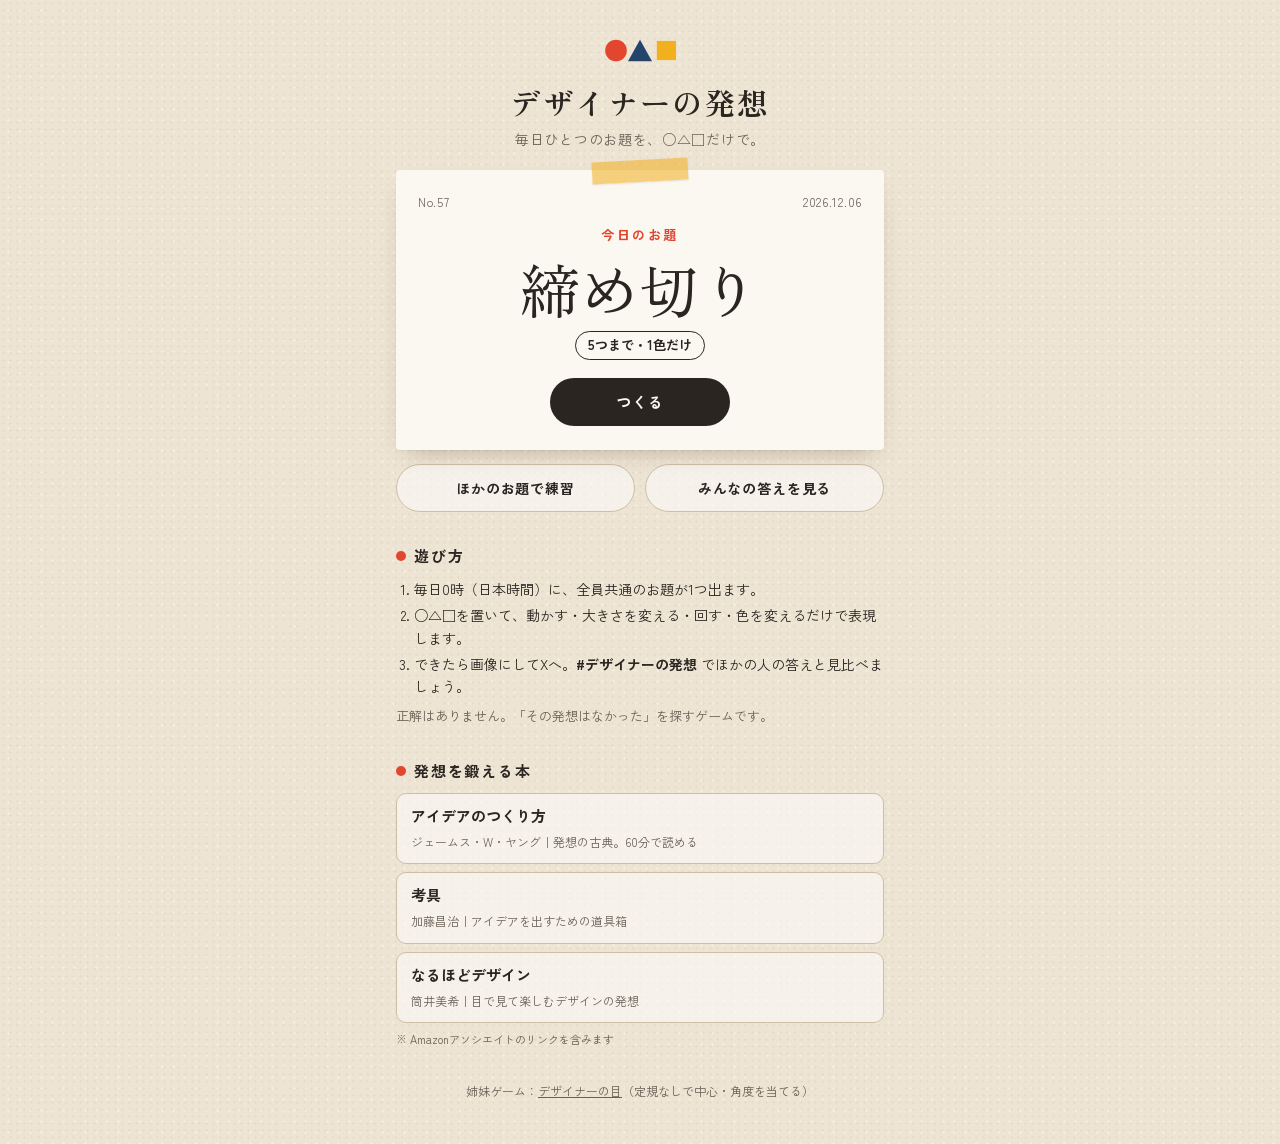
==== index.html @ 7895238d "デザイナーの発想：今日のお題ゲームの初版 Co-Authored-By: Claude Opus 5.5 <noreply@anthropic.com> Claude-Session: https:/" ====
<!doctype html>
<html lang="ja">
<head>
<meta charset="utf-8">
<meta name="viewport" content="width=device-width,initial-scale=1,viewport-fit=cover">
<title>デザイナーの発想｜今日のお題</title>
<meta name="description" content="毎日ひとつのお題を、○△□だけで表現する。デザイナーのための発想トレーニング。">
<meta property="og:title" content="デザイナーの発想｜今日のお題">
<meta property="og:description" content="毎日ひとつのお題を、○△□だけで表現する。みんなの答えは #デザイナーの発想 で。">
<meta property="og:type" content="website">
<meta property="og:image" content="og.png">
<meta name="twitter:card" content="summary_large_image">
<meta name="theme-color" content="#EDE4D3">
<link rel="icon" href="data:image/svg+xml,%3Csvg xmlns='http://www.w3.org/2000/svg' viewBox='0 0 100 100'%3E%3Crect width='100' height='100' fill='%23F6F1E7'/%3E%3Ccircle cx='38' cy='40' r='24' fill='%23E2462F'/%3E%3Cpolygon points='62,30 88,78 36,78' fill='%2323446B'/%3E%3C/svg%3E">
<link rel="preconnect" href="https://fonts.googleapis.com">
<link rel="preconnect" href="https://fonts.gstatic.com" crossorigin>
<link href="https://fonts.googleapis.com/css2?family=Zen+Kaku+Gothic+New:wght@500;700&family=Zen+Old+Mincho:wght@700&display=swap" rel="stylesheet">
<link rel="stylesheet" href="style.css">
</head>
<body>

<!-- ホーム -->
<section id="home" class="view active">
  <header class="masthead">
    <div class="logo">
      <svg viewBox="0 0 60 24" aria-hidden="true"><circle cx="10" cy="12" r="9" fill="var(--shu)"/><polygon points="30,3 40,21 20,21" fill="var(--ai)"/><rect x="44" y="4" width="16" height="16" fill="var(--yamabuki)"/></svg>
    </div>
    <h1>デザイナーの発想</h1>
    <p class="lead">毎日ひとつのお題を、○△□だけで。</p>
  </header>

  <article class="odai-card" id="todayCard">
    <div class="odai-meta"><span id="todayNo">No.1</span><span id="todayDate"></span></div>
    <p class="odai-label">今日のお題</p>
    <p class="odai-word" id="todayWord">—</p>
    <p class="odai-rule" id="todayRule"></p>
    <button class="btn primary" id="startToday">つくる</button>
    <p class="done-note" id="todayDone" hidden>今日はもう提出済み。つくり直しもできます。</p>
  </article>

  <div class="row-btns">
    <button class="btn ghost" id="startPractice">ほかのお題で練習</button>
    <a class="btn ghost" id="seeOthers" target="_blank" rel="noopener">みんなの答えを見る</a>
  </div>

  <section class="block" id="historyBlock" hidden>
    <h2>これまでの作品</h2>
    <div class="history" id="history"></div>
  </section>

  <section class="block howto">
    <h2>遊び方</h2>
    <ol>
      <li>毎日0時（日本時間）に、全員共通のお題が1つ出ます。</li>
      <li>○△□を置いて、動かす・大きさを変える・回す・色を変えるだけで表現します。</li>
      <li>できたら画像にしてXへ。<b>#デザイナーの発想</b> でほかの人の答えと見比べましょう。</li>
    </ol>
    <p class="tip">正解はありません。「その発想はなかった」を探すゲームです。</p>
  </section>

  <section class="block books">
    <h2>発想を鍛える本</h2>
    <ul class="booklist">
      <li><a target="_blank" rel="noopener sponsored" href="https://www.amazon.co.jp/s?k=%E3%82%A2%E3%82%A4%E3%83%87%E3%82%A2%E3%81%AE%E3%81%A4%E3%81%8F%E3%82%8A%E6%96%B9+%E3%83%A4%E3%83%B3%E3%82%B0&tag=timing-22"><b>アイデアのつくり方</b><span>ジェームス・W・ヤング｜発想の古典。60分で読める</span></a></li>
      <li><a target="_blank" rel="noopener sponsored" href="https://www.amazon.co.jp/s?k=%E8%80%83%E5%85%B7+%E5%8A%A0%E8%97%A4%E6%98%8C%E6%B2%BB&tag=timing-22"><b>考具</b><span>加藤昌治｜アイデアを出すための道具箱</span></a></li>
      <li><a target="_blank" rel="noopener sponsored" href="https://www.amazon.co.jp/s?k=%E3%81%AA%E3%82%8B%E3%81%BB%E3%81%A9%E3%83%87%E3%82%B6%E3%82%A4%E3%83%B3&tag=timing-22"><b>なるほどデザイン</b><span>筒井美希｜目で見て楽しむデザインの発想</span></a></li>
    </ul>
    <p class="disclosure">※ Amazonアソシエイトのリンクを含みます</p>
  </section>

  <footer class="foot">
    <p>姉妹ゲーム：<a href="https://claude.ai/artifact/39MNiUcoG1MVuSv2CN67Bc" target="_blank" rel="noopener">デザイナーの目</a>（定規なしで中心・角度を当てる）</p>
  </footer>
</section>

<!-- エディタ -->
<section id="editor" class="view">
  <header class="ed-head">
    <button class="icon-btn" id="edBack" aria-label="戻る">
      <svg viewBox="0 0 24 24"><path d="M15 5l-7 7 7 7" fill="none" stroke="currentColor" stroke-width="2.2" stroke-linecap="round" stroke-linejoin="round"/></svg>
    </button>
    <div class="ed-title">
      <p class="ed-word" id="edWord">—</p>
      <p class="ed-rule" id="edRule"></p>
    </div>
    <button class="icon-btn" id="edUndo" aria-label="ひとつ戻す">
      <svg viewBox="0 0 24 24"><path d="M9 14L4 9l5-5M4 9h10a6 6 0 010 12h-3" fill="none" stroke="currentColor" stroke-width="2.2" stroke-linecap="round" stroke-linejoin="round"/></svg>
    </button>
  </header>

  <div class="board-wrap">
    <svg id="board" viewBox="0 0 1000 1000" aria-label="作品">
      <defs>
        <clipPath id="clip"><rect width="1000" height="1000"/></clipPath>
        <filter id="paper" x="-20%" y="-20%" width="140%" height="140%">
          <feDropShadow dx="0" dy="6" stdDeviation="6" flood-color="#3a2a12" flood-opacity=".22"/>
        </filter>
      </defs>
      <rect id="bg" width="1000" height="1000"/>
      <g id="pieces" clip-path="url(#clip)"></g>
      <g id="ui"></g>
    </svg>
    <p class="board-hint" id="hint">下の ○△□ をタップして置こう</p>
  </div>

  <div class="tools">
    <div class="tool-row add-row">
      <button class="shape-btn" data-add="circle" aria-label="丸を置く"><svg viewBox="0 0 40 40"><circle cx="20" cy="20" r="15"/></svg></button>
      <button class="shape-btn" data-add="tri" aria-label="三角を置く"><svg viewBox="0 0 40 40"><polygon points="20,4 37,35 3,35"/></svg></button>
      <button class="shape-btn" data-add="square" aria-label="四角を置く"><svg viewBox="0 0 40 40"><rect x="6" y="6" width="28" height="28"/></svg></button>
      <span class="counter" id="counter">0/3</span>
    </div>

    <div class="tool-row">
      <div class="seg" role="tablist">
        <button class="seg-btn active" data-target="piece">パーツの色</button>
        <button class="seg-btn" data-target="bg">背景の色</button>
      </div>
    </div>
    <div class="palette" id="palette"></div>

    <div class="tool-row act-row" id="actRow">
      <button class="act" data-act="front">前へ</button>
      <button class="act" data-act="back">後ろへ</button>
      <button class="act" data-act="flip">反転</button>
      <button class="act" data-act="dup">複製</button>
      <button class="act danger" data-act="del">削除</button>
    </div>

    <p class="gesture-hint">ドラッグで移動 ／ ● で拡大・変形 ／ ↻ で回転 ／ 2本指でも拡大・回転</p>

    <button class="btn primary wide" id="finish">できた</button>
  </div>
</section>

<!-- 完成 -->
<section id="result" class="view">
  <header class="res-head">
    <button class="icon-btn" id="resBack" aria-label="作品に戻る">
      <svg viewBox="0 0 24 24"><path d="M15 5l-7 7 7 7" fill="none" stroke="currentColor" stroke-width="2.2" stroke-linecap="round" stroke-linejoin="round"/></svg>
    </button>
    <p>できあがり</p>
    <span class="icon-btn spacer"></span>
  </header>
  <div class="card-preview"><img id="cardImg" alt="シェア用の画像"></div>
  <div class="share-btns">
    <button class="btn primary wide" id="shareX">Xに投稿する</button>
    <p class="share-note" id="shareNote"></p>
    <div class="row-btns">
      <button class="btn ghost" id="saveImg">画像を保存</button>
      <a class="btn ghost" id="resOthers" target="_blank" rel="noopener">みんなの答え</a>
    </div>
    <div class="row-btns">
      <button class="btn ghost" id="resHome">トップへ</button>
      <button class="btn ghost" id="resPractice">別のお題で練習</button>
    </div>
  </div>
</section>

<div class="toast" id="toast" role="status"></div>

<script src="odai.js"></script>
<script src="app.js"></script>
</body>
</html>
---- style.css ----
:root {
  --kraft: #EDE4D3;
  --kraft-deep: #DCCFB6;
  --paper: #FBF8F2;
  --ink: #2A2520;
  --ink-soft: #6B6157;
  --line: #CDBFA5;
  --shu: #E2462F;
  --ai: #23446B;
  --yamabuki: #F2B01E;
  --radius: 14px;
  --sans: 'Zen Kaku Gothic New', 'Hiragino Sans', 'Noto Sans JP', sans-serif;
  --serif: 'Zen Old Mincho', 'Hiragino Mincho ProN', 'Noto Serif JP', serif;
}

* { box-sizing: border-box; -webkit-tap-highlight-color: transparent; }
html, body { margin: 0; }
body {
  font-family: var(--sans);
  color: var(--ink);
  background-color: var(--kraft);
  background-image:
    radial-gradient(rgba(120, 90, 50, .06) 1px, transparent 1.2px),
    radial-gradient(rgba(255, 255, 255, .35) 1px, transparent 1.2px);
  background-size: 7px 7px, 11px 11px;
  background-position: 0 0, 3px 5px;
  min-height: 100dvh;
  line-height: 1.6;
}
button { font: inherit; color: inherit; }
a { color: inherit; }

.view { display: none; max-width: 520px; margin: 0 auto; padding: 0 16px calc(32px + env(safe-area-inset-bottom)); }
.view.active { display: block; }

/* ---------- ホーム ---------- */
.masthead { text-align: center; padding: 36px 0 20px; }
.logo svg { width: 72px; height: 29px; }
.masthead h1 { font-family: var(--serif); font-size: 30px; letter-spacing: .08em; margin: 6px 0 2px; }
.lead { margin: 0; color: var(--ink-soft); font-size: 14px; letter-spacing: .05em; }

.odai-card {
  position: relative;
  background: var(--paper);
  border-radius: 4px;
  padding: 22px 22px 24px;
  text-align: center;
  box-shadow: 0 1px 0 rgba(0,0,0,.04), 0 10px 24px -12px rgba(60, 40, 10, .35);
}
.odai-card::before {
  /* マスキングテープ */
  content: ''; position: absolute; top: -10px; left: 50%; width: 96px; height: 22px;
  transform: translateX(-50%) rotate(-3deg);
  background: rgba(242, 176, 30, .55);
  box-shadow: 0 1px 2px rgba(0,0,0,.08);
}
.odai-meta { display: flex; justify-content: space-between; font-size: 12px; color: var(--ink-soft); letter-spacing: .06em; }
.odai-label { margin: 14px 0 0; font-size: 13px; color: var(--shu); font-weight: 700; letter-spacing: .2em; }
.odai-word { font-family: var(--serif); font-size: clamp(40px, 13vw, 60px); line-height: 1.25; margin: 4px 0 6px; word-break: keep-all; overflow-wrap: anywhere; }
.odai-rule { display: table; margin: 0 auto 18px; padding: 3px 12px; border: 1.5px solid var(--ink); border-radius: 99px; font-size: 13px; font-weight: 700; }
.done-note { font-size: 12px; color: var(--ink-soft); margin: 10px 0 0; }

.btn {
  display: inline-flex; align-items: center; justify-content: center; gap: 6px;
  min-height: 48px; padding: 0 22px; border-radius: 99px; border: 0; cursor: pointer;
  font-weight: 700; letter-spacing: .06em; text-decoration: none; font-size: 15px;
  transition: transform .08s ease, background .15s;
}
.btn:active { transform: scale(.97); }
.btn.primary { background: var(--ink); color: var(--paper); min-width: 180px; }
.btn.primary:hover { background: #000; }
.btn.ghost { background: rgba(255,255,255,.55); border: 1.5px solid var(--line); color: var(--ink); }
.btn.wide { width: 100%; }
.btn[disabled] { opacity: .4; pointer-events: none; }
.row-btns { display: grid; grid-template-columns: 1fr 1fr; gap: 10px; margin-top: 14px; }
.row-btns .btn { padding: 0 10px; font-size: 14px; }

.block { margin-top: 32px; }
.block h2 { font-size: 15px; letter-spacing: .12em; margin: 0 0 10px; display: flex; align-items: center; gap: 8px; }
.block h2::before { content: ''; width: 10px; height: 10px; border-radius: 50%; background: var(--shu); }
.howto ol { margin: 0; padding-left: 1.3em; font-size: 14px; }
.howto li { margin-bottom: 4px; }
.tip { font-size: 13px; color: var(--ink-soft); margin: 8px 0 0; }

.history { display: grid; grid-template-columns: repeat(3, 1fr); gap: 10px; }
.history button { border: 0; padding: 0; background: none; cursor: pointer; text-align: left; }
.history svg { display: block; width: 100%; aspect-ratio: 1; border-radius: 3px; box-shadow: 0 4px 10px -6px rgba(60,40,10,.5); }
.history span { display: block; font-size: 11px; color: var(--ink-soft); margin-top: 3px; white-space: nowrap; overflow: hidden; text-overflow: ellipsis; }

.booklist { list-style: none; margin: 0; padding: 0; display: grid; gap: 8px; }
.booklist a { display: block; text-decoration: none; background: rgba(255,255,255,.55); border: 1.5px solid var(--line); border-radius: 10px; padding: 10px 14px; }
.booklist b { display: block; font-size: 15px; }
.booklist span { font-size: 12px; color: var(--ink-soft); }
.disclosure { font-size: 11px; color: var(--ink-soft); margin: 8px 0 0; }
.foot { margin-top: 32px; font-size: 12px; color: var(--ink-soft); text-align: center; }

/* ---------- エディタ ---------- */
.ed-head, .res-head {
  display: flex; align-items: center; gap: 8px; padding: 12px 0 10px;
}
.res-head p { flex: 1; text-align: center; margin: 0; font-weight: 700; letter-spacing: .1em; }
.icon-btn {
  width: 44px; height: 44px; flex: none; border-radius: 50%; border: 0; background: rgba(255,255,255,.5);
  display: grid; place-items: center; cursor: pointer;
}
.icon-btn svg { width: 22px; height: 22px; }
.icon-btn[disabled] { opacity: .35; }
.icon-btn.spacer { background: none; }
.ed-title { flex: 1; text-align: center; min-width: 0; }
.ed-word { font-family: var(--serif); font-size: 24px; margin: 0; line-height: 1.2; overflow: hidden; text-overflow: ellipsis; white-space: nowrap; }
.ed-rule { font-size: 12px; margin: 2px 0 0; color: var(--ink-soft); font-weight: 700; }

.board-wrap { position: relative; }
#board {
  display: block; width: 100%; aspect-ratio: 1; touch-action: none; user-select: none; -webkit-user-select: none;
  border-radius: 3px; box-shadow: 0 1px 0 rgba(0,0,0,.05), 0 14px 30px -14px rgba(60,40,10,.45);
  background: var(--paper);
}
#pieces > * { cursor: grab; }
.board-hint {
  position: absolute; inset: 0; margin: 0; display: grid; place-items: center; text-align: center;
  font-size: 14px; color: var(--ink-soft); pointer-events: none; padding: 20px;
}
.board-hint[hidden] { display: none; }

.tools { margin-top: 14px; }
.tool-row { display: flex; align-items: center; gap: 10px; }
.tool-row + .tool-row, .palette + .tool-row { margin-top: 12px; }
.add-row { justify-content: center; }
.shape-btn {
  width: 60px; height: 52px; border-radius: 12px; border: 1.5px solid var(--line); background: rgba(255,255,255,.6);
  display: grid; place-items: center; cursor: pointer;
}
.shape-btn svg { width: 30px; height: 30px; fill: var(--ink); }
.shape-btn:active { transform: scale(.95); }
.shape-btn[disabled] { opacity: .3; cursor: default; }
.counter { font-size: 13px; font-weight: 700; color: var(--ink-soft); min-width: 40px; text-align: right; font-variant-numeric: tabular-nums; }
.counter.full { color: var(--shu); }

.seg { display: flex; width: 100%; background: rgba(0,0,0,.06); border-radius: 99px; padding: 3px; }
.seg-btn { flex: 1; border: 0; background: none; border-radius: 99px; padding: 7px 0; font-size: 13px; font-weight: 700; cursor: pointer; color: var(--ink-soft); }
.seg-btn.active { background: var(--paper); color: var(--ink); box-shadow: 0 1px 3px rgba(0,0,0,.12); }

.palette { display: grid; grid-template-columns: repeat(10, 1fr); gap: 6px; margin-top: 10px; }
.swatch {
  aspect-ratio: 1; border-radius: 50%; border: 0; cursor: pointer; position: relative;
  box-shadow: inset 0 0 0 1px rgba(0,0,0,.12);
}
.swatch.on::after {
  content: ''; position: absolute; inset: -4px; border-radius: 50%; border: 2px solid var(--ink);
}
.swatch[disabled] { opacity: .25; cursor: default; }

.act-row { display: grid; grid-template-columns: repeat(5, 1fr); gap: 6px; }
.act {
  border: 1.5px solid var(--line); background: rgba(255,255,255,.6); border-radius: 10px; min-height: 42px;
  font-size: 13px; font-weight: 700; cursor: pointer;
}
.act.danger { color: var(--shu); }
.act[disabled] { opacity: .35; cursor: default; }
.gesture-hint { font-size: 11px; color: var(--ink-soft); text-align: center; margin: 10px 0 14px; }

/* ---------- 完成 ---------- */
.card-preview { background: var(--paper); border-radius: 4px; box-shadow: 0 14px 30px -14px rgba(60,40,10,.45); overflow: hidden; }
.card-preview img { display: block; width: 100%; aspect-ratio: 1; }
.share-btns { margin-top: 16px; }
.share-note { font-size: 12px; color: var(--ink-soft); text-align: center; margin: 8px 0 0; min-height: 1em; }

.toast {
  position: fixed; left: 50%; bottom: calc(24px + env(safe-area-inset-bottom)); transform: translate(-50%, 20px);
  background: var(--ink); color: var(--paper); padding: 10px 18px; border-radius: 99px; font-size: 13px; font-weight: 700;
  opacity: 0; pointer-events: none; transition: opacity .2s, transform .2s; max-width: calc(100% - 32px); text-align: center;
}
.toast.show { opacity: 1; transform: translate(-50%, 0); }
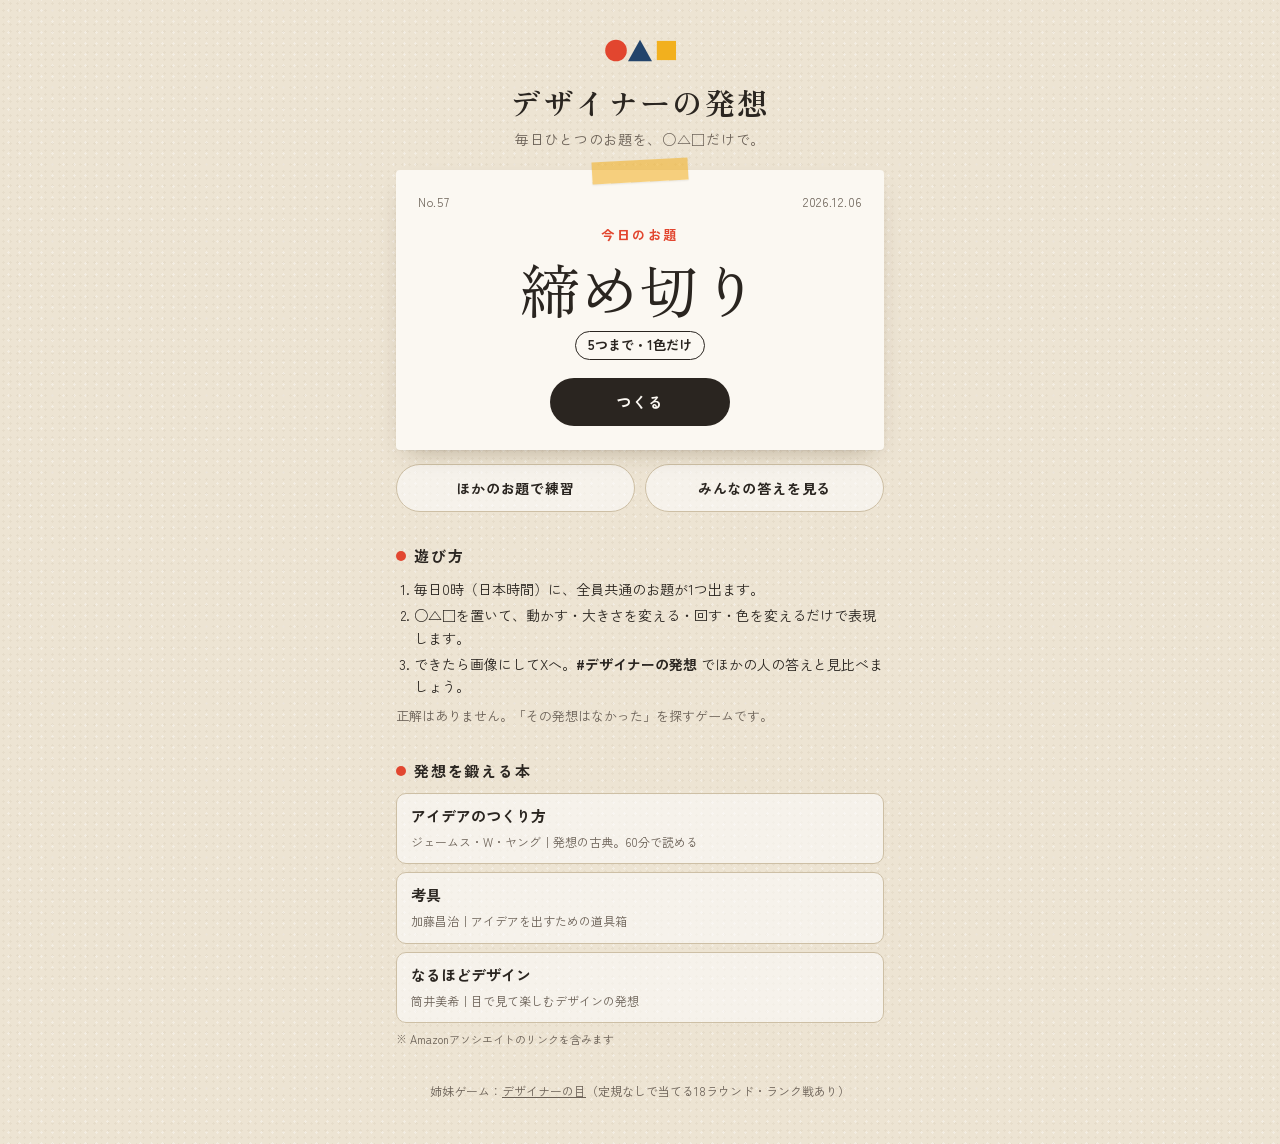
==== commit 29bbc0d8: "デザイナーの目を移設、ランク戦とランキングを追加 Co-Authored-By: Claude Opus 5.5 <noreply@anthropic.com> Claude-Session: htt" ====
--- a/index.html
+++ b/index.html
@@ -8,7 +8,8 @@
 <meta property="og:title" content="デザイナーの発想｜今日のお題">
 <meta property="og:description" content="毎日ひとつのお題を、○△□だけで表現する。みんなの答えは #デザイナーの発想 で。">
 <meta property="og:type" content="website">
-<meta property="og:image" content="og.png">
+<meta property="og:image" content="https://designers-game.vercel.app/og.png">
+<meta property="og:url" content="https://designers-game.vercel.app/">
 <meta name="twitter:card" content="summary_large_image">
 <meta name="theme-color" content="#EDE4D3">
 <link rel="icon" href="data:image/svg+xml,%3Csvg xmlns='http://www.w3.org/2000/svg' viewBox='0 0 100 100'%3E%3Crect width='100' height='100' fill='%23F6F1E7'/%3E%3Ccircle cx='38' cy='40' r='24' fill='%23E2462F'/%3E%3Cpolygon points='62,30 88,78 36,78' fill='%2323446B'/%3E%3C/svg%3E">
@@ -69,7 +70,7 @@
   </section>
 
   <footer class="foot">
-    <p>姉妹ゲーム：<a href="https://claude.ai/artifact/39MNiUcoG1MVuSv2CN67Bc" target="_blank" rel="noopener">デザイナーの目</a>（定規なしで中心・角度を当てる）</p>
+    <p>姉妹ゲーム：<a href="/eye/">デザイナーの目</a>（定規なしで当てる18ラウンド・ランク戦あり）</p>
   </footer>
 </section>
 
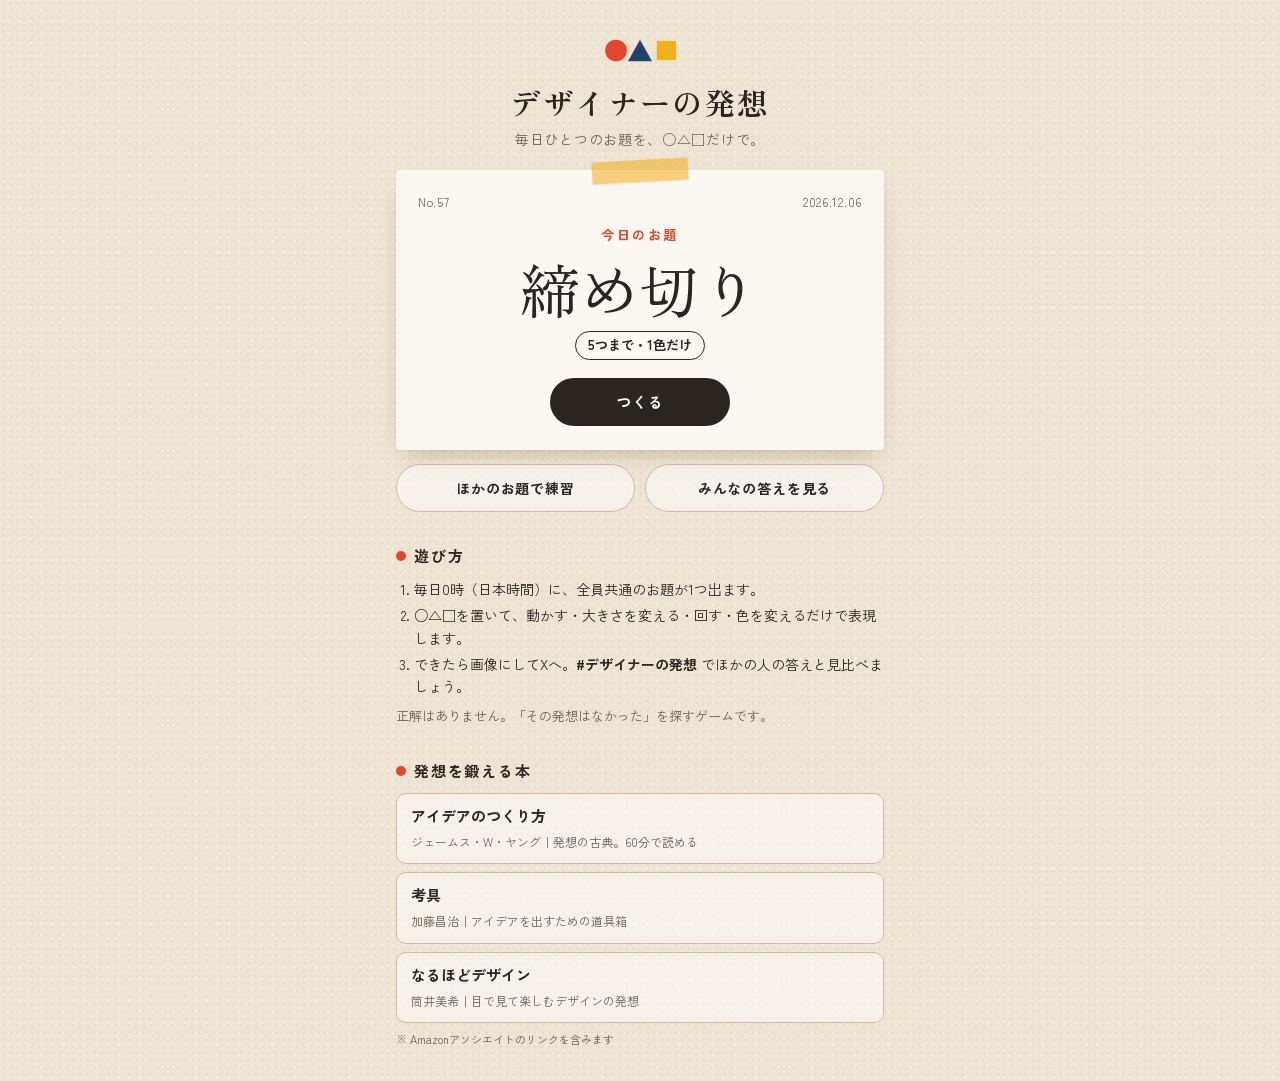
==== commit f0f8e0c9: "姉妹ゲームの案内を削除 Co-Authored-By: Claude Opus 5.5 <noreply@anthropic.com> Claude-Session: https://claude.a" ====
--- a/index.html
+++ b/index.html
@@ -69,9 +69,6 @@
     <p class="disclosure">※ Amazonアソシエイトのリンクを含みます</p>
   </section>
 
-  <footer class="foot">
-    <p>姉妹ゲーム：<a href="/eye/">デザイナーの目</a>（定規なしで当てる18ラウンド・ランク戦あり）</p>
-  </footer>
 </section>
 
 <!-- エディタ -->
